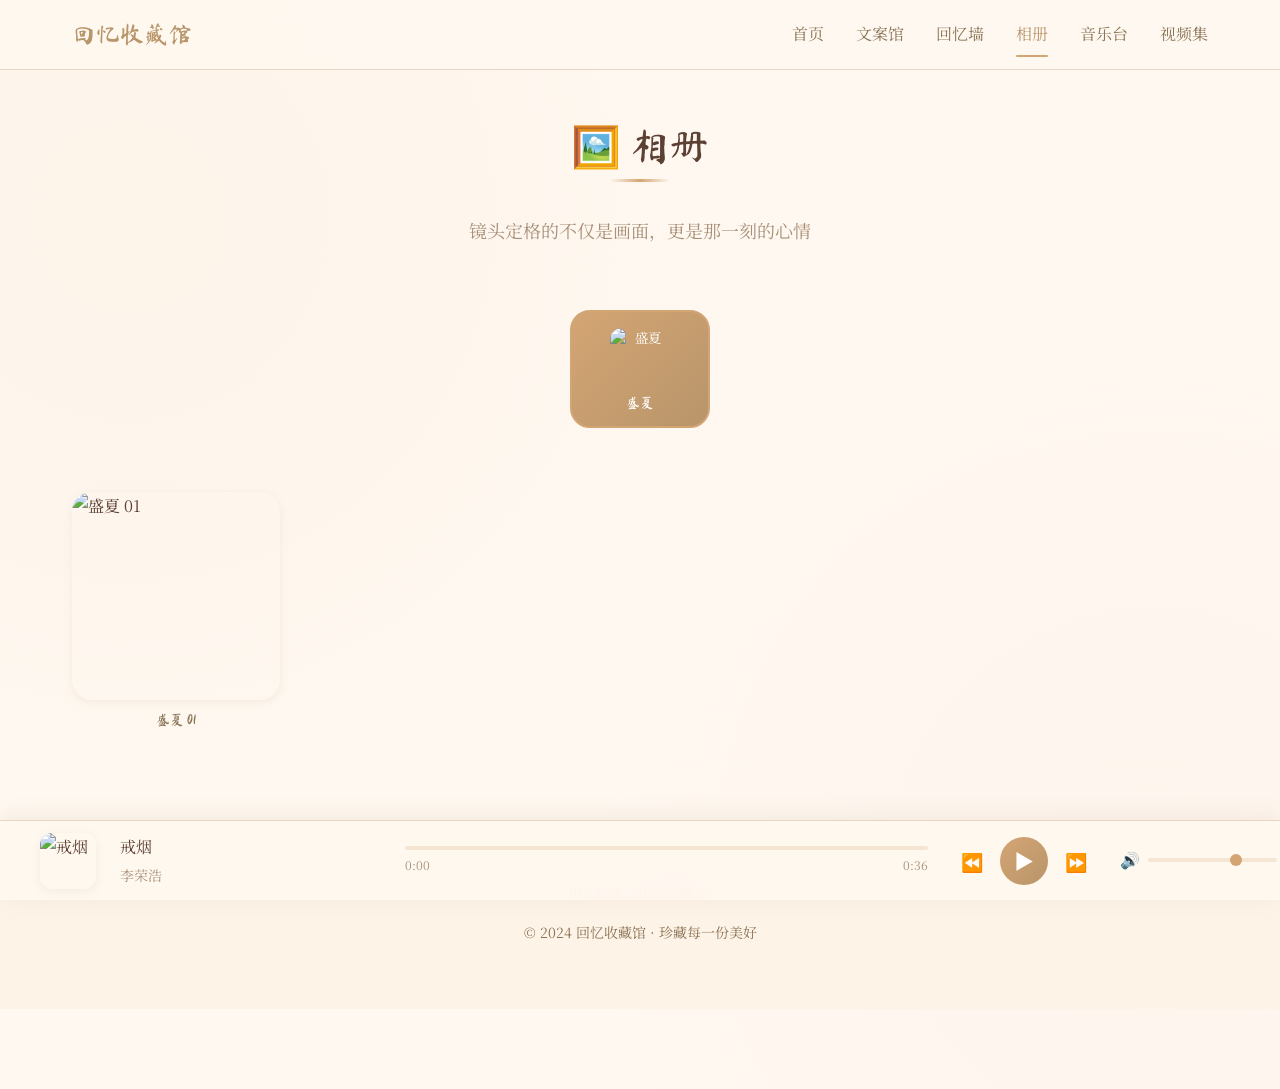
==== gallery.html @ de50c7f7 "fix: 修复 PJAX 导航时页面样式冲突问题" ====
<!DOCTYPE html>
<html lang="zh-CN">
<head>
  <meta charset="UTF-8">
  <meta name="viewport" content="width=device-width, initial-scale=1.0">
  <title>相册 | 回忆收藏馆</title>
  <meta name="description" content="镜头定格的不仅是画面，更是那一刻的心情">

  <link rel="preconnect" href="https://fonts.googleapis.com">
  <link rel="preconnect" href="https://fonts.gstatic.com" crossorigin>
  <link href="https://fonts.googleapis.com/css2?family=Ma+Shan+Zheng&family=Noto+Serif+SC:wght@400;500;600;700&display=swap" rel="stylesheet">

  <link rel="stylesheet" href="css/variables.css">
  <link rel="stylesheet" href="css/layout.css">
  <link rel="stylesheet" href="css/components.css">
  <link rel="stylesheet" href="css/animations.css">
  <link rel="stylesheet" href="css/responsive.css">

  <style id="page-styles">
    .album-tabs {
      display: flex;
      flex-wrap: wrap;
      gap: var(--spacing-md);
      justify-content: center;
      margin-bottom: var(--spacing-3xl);
    }

    .album-tab {
      padding: var(--spacing-md) var(--spacing-xl);
      border-radius: var(--radius-lg);
      background: var(--color-bg-card);
      border: 2px solid var(--color-border);
      cursor: pointer;
      transition: all var(--transition-base);
      text-align: center;
      min-width: 140px;
    }

    .album-tab:hover {
      border-color: var(--color-primary-light);
      transform: translateY(-2px);
    }

    .album-tab.active {
      background: linear-gradient(135deg, var(--color-primary), var(--color-primary-dark));
      border-color: var(--color-primary);
      color: white;
    }

    .album-tab__cover {
      width: 60px;
      height: 60px;
      border-radius: var(--radius-md);
      object-fit: cover;
      margin: 0 auto var(--spacing-sm);
    }

    .album-tab__name {
      font-size: var(--font-size-sm);
      font-family: var(--font-display);
    }

    .album-tab.active .album-tab__name {
      color: white;
    }

    .photo-grid {
      display: grid;
      grid-template-columns: repeat(5, 1fr);
      gap: var(--spacing-lg);
    }

    @media (max-width: 1199px) {
      .photo-grid { grid-template-columns: repeat(4, 1fr); }
    }

    @media (max-width: 768px) {
      .photo-grid { grid-template-columns: repeat(3, 1fr); gap: var(--spacing-md); }
    }

    @media (max-width: 480px) {
      .photo-grid { grid-template-columns: repeat(2, 1fr); gap: var(--spacing-sm); }
    }

    .photo-card {
      cursor: pointer;
      transition: transform var(--transition-base);
    }

    .photo-card:hover {
      transform: translateY(-4px);
    }

    .photo-card__img-wrap {
      width: 100%;
      aspect-ratio: 1;
      border-radius: var(--radius-lg);
      overflow: hidden;
      box-shadow: var(--shadow-sm);
      margin-bottom: var(--spacing-sm);
    }

    .photo-card__img-wrap img {
      width: 100%;
      height: 100%;
      object-fit: cover;
      transition: transform var(--transition-slow);
    }

    .photo-card:hover .photo-card__img-wrap img {
      transform: scale(1.05);
    }

    .photo-card__title {
      text-align: center;
      font-size: var(--font-size-sm);
      color: var(--color-text-secondary);
      font-family: var(--font-display);
    }

    .lightbox__counter {
      position: absolute;
      bottom: var(--spacing-xl);
      left: 50%;
      transform: translateX(-50%);
      color: white;
      font-size: var(--font-size-sm);
      opacity: 0.8;
    }

    .lightbox__title {
      position: absolute;
      top: var(--spacing-xl);
      left: 50%;
      transform: translateX(-50%);
      color: white;
      font-size: var(--font-size-lg);
      font-family: var(--font-display);
    }
  </style>
</head>
<body>
  <div class="page-wrapper">
    <nav class="navbar">
      <div class="navbar__inner">
        <a href="index.html" class="navbar__logo">回忆收藏馆</a>
        <div class="navbar__menu">
          <a href="index.html" class="navbar__link">首页</a>
          <a href="quotes.html" class="navbar__link">文案馆</a>
          <a href="memories.html" class="navbar__link">回忆墙</a>
          <a href="gallery.html" class="navbar__link active">相册</a>
          <a href="music.html" class="navbar__link">音乐台</a>
          <a href="videos.html" class="navbar__link">视频集</a>
        </div>
        <button class="navbar__toggle" aria-label="菜单">
          <span></span>
          <span></span>
          <span></span>
        </button>
      </div>
    </nav>

    <main id="main-content" class="main-content">
      <div class="container">
        <header class="page-header animate-on-scroll">
          <h1 class="page-title">🖼️ 相册</h1>
          <p class="page-subtitle">镜头定格的不仅是画面，更是那一刻的心情</p>
        </header>

        <div class="album-tabs animate-on-scroll" id="album-tabs">
        </div>

        <div class="photo-grid" id="gallery-grid">
        </div>
      </div>
    </main>

    <footer class="footer">
      <div class="container">
        <p>用心记录，用爱收藏 <span class="footer__heart">❤</span></p>
        <p style="margin-top: var(--spacing-sm);">© 2024 回忆收藏馆 · 珍藏每一份美好</p>
      </div>
    </footer>

    <button class="back-to-top" aria-label="回到顶部">↑</button>

    <div class="lightbox" id="lightbox">
      <button class="lightbox__close" id="lightbox-close" aria-label="关闭">✕</button>
      <button class="lightbox__nav lightbox__nav--prev" id="lightbox-prev" aria-label="上一张">‹</button>
      <button class="lightbox__nav lightbox__nav--next" id="lightbox-next" aria-label="下一张">›</button>
      <div class="lightbox__title" id="lightbox-title"></div>
      <img class="lightbox__image" id="lightbox-image" src="" alt="">
      <div class="lightbox__counter" id="lightbox-counter"></div>
    </div>

    <div class="player">
      <div class="player__inner">
        <div class="player__cover">
          <img src="" alt="歌曲封面">
        </div>
        <div class="player__info">
          <div class="player__title">暂无播放</div>
          <div class="player__artist">--</div>
        </div>
        <div class="player__progress">
          <div class="player__progress-bar">
            <div class="player__progress-fill"></div>
          </div>
          <div class="player__time">
            <span class="player__current-time">0:00</span>
            <span class="player__total-time">0:00</span>
          </div>
        </div>
        <div class="player__controls">
          <button class="player__btn player__btn--prev" aria-label="上一首">&#9194;</button>
          <button class="player__btn player__btn--play" aria-label="播放">&#9654;</button>
          <button class="player__btn player__btn--next" aria-label="下一首">&#9193;</button>
        </div>
        <div class="player__volume">
          <span class="player__volume-icon">&#128266;</span>
          <input type="range" class="player__volume-slider" min="0" max="1" step="0.01" value="0.7">
        </div>
      </div>
    </div>
  </div>

  <script src="js/utils/data-loader.js"></script>
  <script src="js/utils/scroll-animation.js"></script>
  <script src="js/player.js"></script>
  <script src="js/main.js"></script>
  <script src="js/gallery.js"></script>
</body>
</html>
---- css/variables.css ----
:root {
  --color-bg: #FFF8F0;
  --color-bg-alt: #FDF3E7;
  --color-bg-card: #FFFFFF;
  --color-primary: #D4A574;
  --color-primary-light: #E8C4A0;
  --color-primary-dark: #B8956A;
  --color-secondary: #F5E6D3;
  --color-accent: #E8B4B8;
  --color-text-primary: #5C4033;
  --color-text-secondary: #8B7355;
  --color-text-muted: #A89078;
  --color-border: #E8D5C4;
  --color-shadow: rgba(139, 115, 85, 0.1);
  --color-shadow-hover: rgba(139, 115, 85, 0.2);

  --font-display: 'Ma Shan Zheng', 'Noto Serif SC', serif;
  --font-body: 'Noto Serif SC', 'Songti SC', serif;
  --font-nav: 'Noto Serif SC', serif;

  --font-size-xs: 0.75rem;
  --font-size-sm: 0.875rem;
  --font-size-base: 1rem;
  --font-size-lg: 1.125rem;
  --font-size-xl: 1.25rem;
  --font-size-2xl: 1.5rem;
  --font-size-3xl: 2rem;
  --font-size-4xl: 2.5rem;
  --font-size-5xl: 3.5rem;

  --spacing-xs: 0.25rem;
  --spacing-sm: 0.5rem;
  --spacing-md: 1rem;
  --spacing-lg: 1.5rem;
  --spacing-xl: 2rem;
  --spacing-2xl: 3rem;
  --spacing-3xl: 4rem;
  --spacing-4xl: 6rem;

  --radius-sm: 8px;
  --radius-md: 12px;
  --radius-lg: 20px;
  --radius-xl: 30px;
  --radius-full: 9999px;

  --shadow-sm: 0 2px 8px var(--color-shadow);
  --shadow-md: 0 4px 16px var(--color-shadow);
  --shadow-lg: 0 8px 32px var(--color-shadow);
  --shadow-hover: 0 12px 40px var(--color-shadow-hover);

  --transition-fast: 0.2s ease;
  --transition-base: 0.3s ease;
  --transition-slow: 0.5s ease;
  --transition-slowest: 0.8s ease;

  --nav-height: 70px;
  --player-height: 80px;
  --container-max: 1200px;
  --container-padding: var(--spacing-xl);
}

* {
  margin: 0;
  padding: 0;
  box-sizing: border-box;
}

html {
  scroll-behavior: smooth;
  font-size: 16px;
}

body {
  font-family: var(--font-body);
  font-size: var(--font-size-base);
  line-height: 1.8;
  color: var(--color-text-primary);
  background-color: var(--color-bg);
  background-image:
    radial-gradient(circle at 10% 20%, rgba(212, 165, 116, 0.05) 0%, transparent 40%),
    radial-gradient(circle at 90% 80%, rgba(232, 180, 184, 0.05) 0%, transparent 40%);
  min-height: 100vh;
  overflow-x: hidden;
}

a {
  color: var(--color-primary-dark);
  text-decoration: none;
  transition: color var(--transition-fast);
}

a:hover {
  color: var(--color-primary);
}

img {
  max-width: 100%;
  height: auto;
  display: block;
}

button {
  font-family: inherit;
  cursor: pointer;
  border: none;
  background: none;
  color: inherit;
}

ul, ol {
  list-style: none;
}

h1, h2, h3, h4, h5, h6 {
  font-family: var(--font-display);
  font-weight: normal;
  line-height: 1.4;
  color: var(--color-text-primary);
}

h1 { font-size: var(--font-size-5xl); }
h2 { font-size: var(--font-size-4xl); }
h3 { font-size: var(--font-size-3xl); }
h4 { font-size: var(--font-size-2xl); }
h5 { font-size: var(--font-size-xl); }
h6 { font-size: var(--font-size-lg); }

p {
  margin-bottom: var(--spacing-md);
  color: var(--color-text-secondary);
}

::selection {
  background-color: var(--color-primary-light);
  color: var(--color-text-primary);
}

::-webkit-scrollbar {
  width: 8px;
  height: 8px;
}

::-webkit-scrollbar-track {
  background: var(--color-bg-alt);
}

::-webkit-scrollbar-thumb {
  background: var(--color-primary-light);
  border-radius: var(--radius-full);
}

::-webkit-scrollbar-thumb:hover {
  background: var(--color-primary);
}
---- css/layout.css ----
.container {
  max-width: var(--container-max);
  margin: 0 auto;
  padding: 0 var(--container-padding);
}

.page-wrapper {
  min-height: 100vh;
  display: flex;
  flex-direction: column;
  padding-bottom: var(--player-height);
}

.main-content {
  flex: 1;
  padding-top: calc(var(--nav-height) + var(--spacing-2xl));
  padding-bottom: var(--spacing-4xl);
}

.page-header {
  text-align: center;
  margin-bottom: var(--spacing-3xl);
}

.page-title {
  font-size: var(--font-size-4xl);
  margin-bottom: var(--spacing-md);
  position: relative;
  display: inline-block;
}

.page-title::after {
  content: '';
  position: absolute;
  bottom: -8px;
  left: 50%;
  transform: translateX(-50%);
  width: 60px;
  height: 3px;
  background: linear-gradient(90deg, transparent, var(--color-primary), transparent);
  border-radius: var(--radius-full);
}

.page-subtitle {
  color: var(--color-text-muted);
  font-size: var(--font-size-lg);
  margin-top: var(--spacing-lg);
}

.navbar {
  position: fixed;
  top: 0;
  left: 0;
  right: 0;
  height: var(--nav-height);
  background: rgba(255, 248, 240, 0.85);
  backdrop-filter: blur(20px);
  -webkit-backdrop-filter: blur(20px);
  border-bottom: 1px solid var(--color-border);
  z-index: 1000;
  transition: all var(--transition-base);
}

.navbar__inner {
  max-width: var(--container-max);
  margin: 0 auto;
  padding: 0 var(--container-padding);
  height: 100%;
  display: flex;
  align-items: center;
  justify-content: space-between;
}

.navbar__logo {
  font-family: var(--font-display);
  font-size: var(--font-size-2xl);
  color: var(--color-primary-dark);
  text-decoration: none;
  transition: all var(--transition-base);
}

.navbar__logo:hover {
  color: var(--color-primary);
  transform: scale(1.05);
}

.navbar__menu {
  display: flex;
  gap: var(--spacing-xl);
  align-items: center;
}

.navbar__link {
  font-family: var(--font-nav);
  font-size: var(--font-size-base);
  color: var(--color-text-secondary);
  text-decoration: none;
  position: relative;
  padding: var(--spacing-sm) 0;
  transition: color var(--transition-base);
}

.navbar__link::after {
  content: '';
  position: absolute;
  bottom: 0;
  left: 0;
  width: 0;
  height: 2px;
  background: var(--color-primary);
  border-radius: var(--radius-full);
  transition: width var(--transition-base);
}

.navbar__link:hover,
.navbar__link.active {
  color: var(--color-primary-dark);
}

.navbar__link:hover::after,
.navbar__link.active::after {
  width: 100%;
}

.navbar__toggle {
  display: none;
  flex-direction: column;
  gap: 5px;
  padding: var(--spacing-sm);
  cursor: pointer;
}

.navbar__toggle span {
  width: 24px;
  height: 2px;
  background: var(--color-text-primary);
  border-radius: var(--radius-full);
  transition: all var(--transition-base);
}

.footer {
  padding: var(--spacing-2xl) 0;
  text-align: center;
  color: var(--color-text-muted);
  font-size: var(--font-size-sm);
  border-top: 1px solid var(--color-border);
  background: var(--color-bg-alt);
}

.footer__heart {
  color: var(--color-accent);
  display: inline-block;
  animation: heartbeat 1.5s ease-in-out infinite;
}

.back-to-top {
  position: fixed;
  bottom: calc(var(--player-height) + var(--spacing-xl));
  right: var(--spacing-xl);
  width: 48px;
  height: 48px;
  border-radius: var(--radius-full);
  background: var(--color-primary);
  color: white;
  display: flex;
  align-items: center;
  justify-content: center;
  cursor: pointer;
  opacity: 0;
  visibility: hidden;
  transform: translateY(20px);
  transition: all var(--transition-base);
  box-shadow: var(--shadow-md);
  z-index: 900;
  border: none;
}

.back-to-top.visible {
  opacity: 1;
  visibility: visible;
  transform: translateY(0);
}

.back-to-top:hover {
  background: var(--color-primary-dark);
  transform: translateY(-3px);
  box-shadow: var(--shadow-lg);
}
---- css/components.css ----
.btn {
  display: inline-flex;
  align-items: center;
  justify-content: center;
  gap: var(--spacing-sm);
  padding: var(--spacing-md) var(--spacing-xl);
  border-radius: var(--radius-full);
  font-family: var(--font-body);
  font-size: var(--font-size-base);
  font-weight: 500;
  text-decoration: none;
  cursor: pointer;
  border: none;
  transition: all var(--transition-base);
  position: relative;
  overflow: hidden;
}

.btn--primary {
  background: linear-gradient(135deg, var(--color-primary), var(--color-primary-dark));
  color: white;
  box-shadow: var(--shadow-sm);
}

.btn--primary:hover {
  color: white;
  transform: translateY(-2px);
  box-shadow: var(--shadow-md);
}

.btn--primary:active {
  transform: translateY(0);
}

.btn--secondary {
  background: var(--color-secondary);
  color: var(--color-primary-dark);
}

.btn--secondary:hover {
  background: var(--color-primary-light);
  color: var(--color-primary-dark);
  transform: translateY(-2px);
  box-shadow: var(--shadow-sm);
}

.btn--outline {
  background: transparent;
  border: 2px solid var(--color-primary);
  color: var(--color-primary-dark);
}

.btn--outline:hover {
  background: var(--color-primary);
  color: white;
  transform: translateY(-2px);
}

.btn--ghost {
  background: transparent;
  color: var(--color-text-secondary);
}

.btn--ghost:hover {
  background: var(--color-secondary);
  color: var(--color-primary-dark);
}

.btn--icon {
  width: 44px;
  height: 44px;
  padding: 0;
  border-radius: var(--radius-full);
}

.card {
  background: var(--color-bg-card);
  border-radius: var(--radius-lg);
  padding: var(--spacing-xl);
  box-shadow: var(--shadow-sm);
  transition: all var(--transition-base);
  border: 1px solid var(--color-border);
}

.card:hover {
  transform: translateY(-4px);
  box-shadow: var(--shadow-hover);
}

.card__title {
  font-size: var(--font-size-xl);
  margin-bottom: var(--spacing-sm);
  color: var(--color-text-primary);
}

.card__desc {
  color: var(--color-text-muted);
  font-size: var(--font-size-sm);
  margin-bottom: var(--spacing-md);
}

.tag {
  display: inline-block;
  padding: 4px 12px;
  border-radius: var(--radius-full);
  font-size: var(--font-size-xs);
  background: var(--color-secondary);
  color: var(--color-primary-dark);
  margin-right: var(--spacing-xs);
  margin-bottom: var(--spacing-xs);
  transition: all var(--transition-fast);
}

.tag:hover {
  background: var(--color-primary-light);
}

.tag--active {
  background: var(--color-primary);
  color: white;
}

.divider {
  height: 1px;
  background: linear-gradient(90deg, transparent, var(--color-border), transparent);
  margin: var(--spacing-2xl) 0;
}

.divider--decorated {
  position: relative;
  border: none;
  height: 2px;
  background: linear-gradient(90deg, transparent, var(--color-primary-light), transparent);
}

.divider--decorated::before {
  content: '❀';
  position: absolute;
  top: 50%;
  left: 50%;
  transform: translate(-50%, -50%);
  background: var(--color-bg);
  padding: 0 var(--spacing-lg);
  color: var(--color-primary);
  font-size: var(--font-size-lg);
}

.player {
  position: fixed;
  bottom: 0;
  left: 0;
  right: 0;
  height: var(--player-height);
  background: rgba(255, 248, 240, 0.95);
  backdrop-filter: blur(20px);
  -webkit-backdrop-filter: blur(20px);
  border-top: 1px solid var(--color-border);
  z-index: 1000;
  display: flex;
  align-items: center;
  padding: 0 var(--container-padding);
  box-shadow: 0 -4px 20px rgba(139, 115, 85, 0.1);
}

.player__inner {
  max-width: var(--container-max);
  margin: 0 auto;
  width: 100%;
  display: flex;
  align-items: center;
  gap: var(--spacing-lg);
}

.player__cover {
  width: 56px;
  height: 56px;
  border-radius: var(--radius-md);
  overflow: hidden;
  flex-shrink: 0;
  box-shadow: var(--shadow-sm);
}

.player__cover img {
  width: 100%;
  height: 100%;
  object-fit: cover;
}

.player.playing .player__cover img {
  animation: spin 20s linear infinite;
}

.player__info {
  flex: 1;
  min-width: 0;
}

.player__title {
  font-size: var(--font-size-base);
  color: var(--color-text-primary);
  white-space: nowrap;
  overflow: hidden;
  text-overflow: ellipsis;
  margin-bottom: 2px;
}

.player__artist {
  font-size: var(--font-size-sm);
  color: var(--color-text-muted);
  white-space: nowrap;
  overflow: hidden;
  text-overflow: ellipsis;
}

.player__progress {
  flex: 2;
  display: flex;
  flex-direction: column;
  gap: 4px;
}

.player__progress-bar {
  height: 4px;
  background: var(--color-secondary);
  border-radius: var(--radius-full);
  cursor: pointer;
  position: relative;
  overflow: hidden;
}

.player__progress-fill {
  height: 100%;
  background: linear-gradient(90deg, var(--color-primary), var(--color-accent));
  border-radius: var(--radius-full);
  width: 0%;
  transition: width 0.1s linear;
}

.player__time {
  display: flex;
  justify-content: space-between;
  font-size: var(--font-size-xs);
  color: var(--color-text-muted);
}

.player__controls {
  display: flex;
  align-items: center;
  gap: var(--spacing-sm);
}

.player__btn {
  width: 40px;
  height: 40px;
  border-radius: var(--radius-full);
  display: flex;
  align-items: center;
  justify-content: center;
  color: var(--color-text-secondary);
  transition: all var(--transition-fast);
  border: none;
  background: transparent;
  cursor: pointer;
  font-size: var(--font-size-lg);
}

.player__btn:hover {
  background: var(--color-secondary);
  color: var(--color-primary-dark);
}

.player__btn--play {
  width: 48px;
  height: 48px;
  background: linear-gradient(135deg, var(--color-primary), var(--color-primary-dark));
  color: white;
  font-size: var(--font-size-xl);
}

.player__btn--play:hover {
  background: linear-gradient(135deg, var(--color-primary-dark), var(--color-primary));
  color: white;
  transform: scale(1.05);
}

.player__volume {
  display: flex;
  align-items: center;
  gap: var(--spacing-sm);
  width: 120px;
}

.player__volume-slider {
  flex: 1;
  height: 4px;
  -webkit-appearance: none;
  appearance: none;
  background: var(--color-secondary);
  border-radius: var(--radius-full);
  outline: none;
  cursor: pointer;
}

.player__volume-slider::-webkit-slider-thumb {
  -webkit-appearance: none;
  appearance: none;
  width: 12px;
  height: 12px;
  background: var(--color-primary);
  border-radius: 50%;
  cursor: pointer;
  transition: transform var(--transition-fast);
}

.player__volume-slider::-webkit-slider-thumb:hover {
  transform: scale(1.2);
}

.timeline {
  position: relative;
  padding-left: 40px;
}

.timeline::before {
  content: '';
  position: absolute;
  left: 15px;
  top: 0;
  bottom: 0;
  width: 2px;
  background: linear-gradient(to bottom, transparent, var(--color-primary-light), transparent);
}

.timeline__item {
  position: relative;
  margin-bottom: var(--spacing-2xl);
  opacity: 0;
  transform: translateX(-20px);
  transition: all var(--transition-slow);
}

.timeline__item.animate-in {
  opacity: 1;
  transform: translateX(0);
}

.timeline__dot {
  position: absolute;
  left: -33px;
  top: 8px;
  width: 16px;
  height: 16px;
  border-radius: 50%;
  background: var(--color-primary);
  border: 3px solid var(--color-bg);
  box-shadow: 0 0 0 2px var(--color-primary-light);
}

.timeline__date {
  font-size: var(--font-size-sm);
  color: var(--color-primary);
  font-weight: 500;
  margin-bottom: var(--spacing-sm);
  display: flex;
  align-items: center;
  gap: var(--spacing-sm);
}

.timeline__card {
  background: var(--color-bg-card);
  border-radius: var(--radius-lg);
  padding: var(--spacing-lg);
  box-shadow: var(--shadow-sm);
  border: 1px solid var(--color-border);
  transition: all var(--transition-base);
}

.timeline__card:hover {
  box-shadow: var(--shadow-md);
  transform: translateX(4px);
}

.gallery-grid {
  display: grid;
  grid-template-columns: repeat(auto-fill, minmax(280px, 1fr));
  gap: var(--spacing-lg);
}

.gallery-item {
  position: relative;
  border-radius: var(--radius-lg);
  overflow: hidden;
  cursor: pointer;
  aspect-ratio: 4/3;
  box-shadow: var(--shadow-sm);
  transition: all var(--transition-base);
}

.gallery-item:hover {
  transform: scale(1.02);
  box-shadow: var(--shadow-hover);
}

.gallery-item img {
  width: 100%;
  height: 100%;
  object-fit: cover;
  transition: transform var(--transition-slow);
}

.gallery-item:hover img {
  transform: scale(1.1);
}

.gallery-item__overlay {
  position: absolute;
  bottom: 0;
  left: 0;
  right: 0;
  padding: var(--spacing-lg);
  background: linear-gradient(transparent, rgba(92, 64, 51, 0.8));
  color: white;
  transform: translateY(100%);
  transition: transform var(--transition-base);
}

.gallery-item:hover .gallery-item__overlay {
  transform: translateY(0);
}

.lightbox {
  position: fixed;
  top: 0;
  left: 0;
  right: 0;
  bottom: 0;
  background: rgba(0, 0, 0, 0.9);
  z-index: 2000;
  display: none;
  align-items: center;
  justify-content: center;
  opacity: 0;
  transition: opacity var(--transition-base);
}

.lightbox.active {
  display: flex;
  opacity: 1;
}

.lightbox__close {
  position: absolute;
  top: var(--spacing-xl);
  right: var(--spacing-xl);
  width: 48px;
  height: 48px;
  border-radius: 50%;
  background: rgba(255, 255, 255, 0.1);
  color: white;
  font-size: var(--font-size-xl);
  cursor: pointer;
  border: none;
  display: flex;
  align-items: center;
  justify-content: center;
  transition: all var(--transition-fast);
}

.lightbox__close:hover {
  background: rgba(255, 255, 255, 0.2);
}

.lightbox__nav {
  position: absolute;
  top: 50%;
  transform: translateY(-50%);
  width: 56px;
  height: 56px;
  border-radius: 50%;
  background: rgba(255, 255, 255, 0.1);
  color: white;
  font-size: var(--font-size-2xl);
  cursor: pointer;
  border: none;
  display: flex;
  align-items: center;
  justify-content: center;
  transition: all var(--transition-fast);
}

.lightbox__nav:hover {
  background: rgba(255, 255, 255, 0.2);
}

.lightbox__nav--prev { left: var(--spacing-xl); }
.lightbox__nav--next { right: var(--spacing-xl); }

.lightbox__image {
  max-width: 90%;
  max-height: 85vh;
  object-fit: contain;
  border-radius: var(--radius-md);
}

.quote-card {
  background: var(--color-bg-card);
  border-radius: var(--radius-lg);
  padding: var(--spacing-xl);
  position: relative;
  box-shadow: var(--shadow-sm);
  border: 1px solid var(--color-border);
  transition: all var(--transition-base);
}

.quote-card:hover {
  transform: translateY(-4px);
  box-shadow: var(--shadow-hover);
}

.quote-card::before {
  content: '"';
  position: absolute;
  top: var(--spacing-md);
  left: var(--spacing-lg);
  font-family: var(--font-display);
  font-size: 4rem;
  color: var(--color-secondary);
  line-height: 1;
}

.quote-card__content {
  font-size: var(--font-size-lg);
  color: var(--color-text-primary);
  line-height: 1.8;
  padding-top: var(--spacing-xl);
  padding-left: var(--spacing-md);
  margin-bottom: var(--spacing-md);
  font-style: italic;
}

.quote-card__author {
  text-align: right;
  color: var(--color-text-muted);
  font-size: var(--font-size-sm);
}

.video-card {
  background: var(--color-bg-card);
  border-radius: var(--radius-lg);
  overflow: hidden;
  box-shadow: var(--shadow-sm);
  border: 1px solid var(--color-border);
  transition: all var(--transition-base);
  cursor: pointer;
}

.video-card:hover {
  transform: translateY(-4px);
  box-shadow: var(--shadow-hover);
}

.video-card__cover {
  position: relative;
  aspect-ratio: 16/9;
  overflow: hidden;
}

.video-card__cover img {
  width: 100%;
  height: 100%;
  object-fit: cover;
  transition: transform var(--transition-slow);
}

.video-card:hover .video-card__cover img {
  transform: scale(1.05);
}

.video-card__play {
  position: absolute;
  top: 50%;
  left: 50%;
  transform: translate(-50%, -50%);
  width: 64px;
  height: 64px;
  border-radius: 50%;
  background: rgba(255, 255, 255, 0.9);
  display: flex;
  align-items: center;
  justify-content: center;
  color: var(--color-primary);
  font-size: var(--font-size-2xl);
  transition: all var(--transition-base);
}

.video-card:hover .video-card__play {
  transform: translate(-50%, -50%) scale(1.1);
  background: white;
}

.video-card__info {
  padding: var(--spacing-lg);
}

.video-card__title {
  font-size: var(--font-size-lg);
  color: var(--color-text-primary);
  margin-bottom: var(--spacing-xs);
}

.video-card__date {
  font-size: var(--font-size-sm);
  color: var(--color-text-muted);
}

.song-item {
  display: flex;
  align-items: center;
  gap: var(--spacing-lg);
  padding: var(--spacing-md) var(--spacing-lg);
  border-radius: var(--radius-md);
  cursor: pointer;
  transition: all var(--transition-fast);
}

.song-item:hover {
  background: var(--color-bg-alt);
}

.song-item.playing {
  background: var(--color-secondary);
}

.song-item__cover {
  width: 56px;
  height: 56px;
  border-radius: var(--radius-md);
  overflow: hidden;
  flex-shrink: 0;
}

.song-item__cover img {
  width: 100%;
  height: 100%;
  object-fit: cover;
}

.song-item__info {
  flex: 1;
  min-width: 0;
}

.song-item__title {
  font-size: var(--font-size-base);
  color: var(--color-text-primary);
  white-space: nowrap;
  overflow: hidden;
  text-overflow: ellipsis;
}

.song-item__artist {
  font-size: var(--font-size-sm);
  color: var(--color-text-muted);
}

.song-item__duration {
  font-size: var(--font-size-sm);
  color: var(--color-text-muted);
  flex-shrink: 0;
}

.filter-tabs {
  display: flex;
  flex-wrap: wrap;
  gap: var(--spacing-sm);
  justify-content: center;
  margin-bottom: var(--spacing-2xl);
}

.filter-tab {
  padding: var(--spacing-sm) var(--spacing-lg);
  border-radius: var(--radius-full);
  background: var(--color-bg-card);
  color: var(--color-text-secondary);
  border: 1px solid var(--color-border);
  cursor: pointer;
  transition: all var(--transition-base);
  font-size: var(--font-size-sm);
}

.filter-tab:hover {
  border-color: var(--color-primary-light);
  color: var(--color-primary-dark);
}

.filter-tab.active {
  background: var(--color-primary);
  color: white;
  border-color: var(--color-primary);
}
---- css/animations.css ----
@keyframes fadeInUp {
  from {
    opacity: 0;
    transform: translateY(30px);
  }
  to {
    opacity: 1;
    transform: translateY(0);
  }
}

@keyframes fadeIn {
  from { opacity: 0; }
  to { opacity: 1; }
}

@keyframes fadeInDown {
  from {
    opacity: 0;
    transform: translateY(-20px);
  }
  to {
    opacity: 1;
    transform: translateY(0);
  }
}

@keyframes slideInLeft {
  from {
    opacity: 0;
    transform: translateX(-30px);
  }
  to {
    opacity: 1;
    transform: translateX(0);
  }
}

@keyframes slideInRight {
  from {
    opacity: 0;
    transform: translateX(30px);
  }
  to {
    opacity: 1;
    transform: translateX(0);
  }
}

@keyframes scaleIn {
  from {
    opacity: 0;
    transform: scale(0.9);
  }
  to {
    opacity: 1;
    transform: scale(1);
  }
}

@keyframes spin {
  from { transform: rotate(0deg); }
  to { transform: rotate(360deg); }
}

@keyframes heartbeat {
  0%, 100% { transform: scale(1); }
  50% { transform: scale(1.2); }
}

@keyframes float {
  0%, 100% { transform: translateY(0); }
  50% { transform: translateY(-10px); }
}

@keyframes shimmer {
  0% { background-position: -200% 0; }
  100% { background-position: 200% 0; }
}

.animate-fadeInUp {
  animation: fadeInUp 0.6s ease forwards;
}

.animate-fadeIn {
  animation: fadeIn 0.5s ease forwards;
}

.animate-fadeInDown {
  animation: fadeInDown 0.5s ease forwards;
}

.animate-slideInLeft {
  animation: slideInLeft 0.6s ease forwards;
}

.animate-slideInRight {
  animation: slideInRight 0.6s ease forwards;
}

.animate-scaleIn {
  animation: scaleIn 0.5s ease forwards;
}

.animate-float {
  animation: float 3s ease-in-out infinite;
}

.delay-100 { animation-delay: 0.1s; }
.delay-200 { animation-delay: 0.2s; }
.delay-300 { animation-delay: 0.3s; }
.delay-400 { animation-delay: 0.4s; }
.delay-500 { animation-delay: 0.5s; }
.delay-600 { animation-delay: 0.6s; }
.delay-800 { animation-delay: 0.8s; }
.delay-1000 { animation-delay: 1s; }

.animate-on-scroll {
  opacity: 0;
  transform: translateY(30px);
  transition: opacity 0.6s ease, transform 0.6s ease;
}

.animate-on-scroll.animate-in {
  opacity: 1;
  transform: translateY(0);
}

.page-transition-enter {
  animation: fadeInUp 0.4s ease;
}

.hero-bg {
  position: relative;
  overflow: hidden;
}

.hero-bg::before {
  content: '';
  position: absolute;
  top: -50%;
  left: -50%;
  width: 200%;
  height: 200%;
  background: radial-gradient(circle at 30% 30%, rgba(212, 165, 116, 0.15), transparent 50%),
              radial-gradient(circle at 70% 70%, rgba(232, 180, 184, 0.1), transparent 50%);
  animation: float 8s ease-in-out infinite;
}

.skeleton {
  background: linear-gradient(90deg, var(--color-bg-alt) 25%, var(--color-secondary) 50%, var(--color-bg-alt) 75%);
  background-size: 200% 100%;
  animation: shimmer 1.5s infinite;
  border-radius: var(--radius-md);
}
---- css/responsive.css ----
@media (max-width: 1199px) {
  :root {
    --container-padding: var(--spacing-lg);
  }

  .gallery-grid {
    grid-template-columns: repeat(auto-fill, minmax(250px, 1fr));
  }
}

@media (max-width: 991px) {
  :root {
    --font-size-5xl: 2.8rem;
    --font-size-4xl: 2rem;
    --font-size-3xl: 1.75rem;
    --spacing-4xl: 4rem;
    --spacing-3xl: 2.5rem;
  }

  .navbar__menu {
    gap: var(--spacing-lg);
  }

  .player__volume {
    display: none;
  }
}

@media (max-width: 768px) {
  :root {
    --nav-height: 60px;
    --player-height: 70px;
    --font-size-5xl: 2.2rem;
    --font-size-4xl: 1.75rem;
    --font-size-3xl: 1.5rem;
    --font-size-2xl: 1.25rem;
    --container-padding: var(--spacing-md);
  }

  .navbar__toggle {
    display: flex;
  }

  .navbar__menu {
    position: fixed;
    top: var(--nav-height);
    left: 0;
    right: 0;
    background: rgba(255, 248, 240, 0.98);
    backdrop-filter: blur(20px);
    -webkit-backdrop-filter: blur(20px);
    flex-direction: column;
    padding: var(--spacing-xl) var(--container-padding);
    gap: var(--spacing-md);
    border-bottom: 1px solid var(--color-border);
    transform: translateY(-100%);
    opacity: 0;
    visibility: hidden;
    transition: all var(--transition-base);
    z-index: 999;
  }

  .navbar__menu.open {
    transform: translateY(0);
    opacity: 1;
    visibility: visible;
  }

  .navbar__link {
    width: 100%;
    padding: var(--spacing-md) 0;
    text-align: center;
    font-size: var(--font-size-lg);
  }

  .main-content {
    padding-top: calc(var(--nav-height) + var(--spacing-xl));
    padding-bottom: var(--spacing-2xl);
  }

  .gallery-grid {
    grid-template-columns: repeat(auto-fill, minmax(160px, 1fr));
    gap: var(--spacing-md);
  }

  .player__inner {
    gap: var(--spacing-md);
  }

  .player__cover {
    width: 48px;
    height: 48px;
  }

  .player__info {
    flex: 1;
  }

  .player__progress {
    display: none;
  }

  .player__btn {
    width: 36px;
    height: 36px;
    font-size: var(--font-size-base);
  }

  .player__btn--play {
    width: 42px;
    height: 42px;
    font-size: var(--font-size-lg);
  }

  .timeline {
    padding-left: 30px;
  }

  .timeline::before {
    left: 10px;
  }

  .timeline__dot {
    left: -26px;
    width: 14px;
    height: 14px;
  }

  .quote-card__content {
    font-size: var(--font-size-base);
  }

  .filter-tabs {
    overflow-x: auto;
    flex-wrap: nowrap;
    justify-content: flex-start;
    padding-bottom: var(--spacing-sm);
    -webkit-overflow-scrolling: touch;
  }

  .filter-tab {
    flex-shrink: 0;
  }

  .back-to-top {
    width: 42px;
    height: 42px;
    bottom: calc(var(--player-height) + var(--spacing-lg));
    right: var(--spacing-md);
  }

  .lightbox__nav {
    width: 44px;
    height: 44px;
    font-size: var(--font-size-xl);
  }

  .lightbox__nav--prev { left: var(--spacing-sm); }
  .lightbox__nav--next { right: var(--spacing-sm); }

  .lightbox__close {
    width: 42px;
    height: 42px;
    top: var(--spacing-lg);
    right: var(--spacing-lg);
  }
}

@media (max-width: 480px) {
  :root {
    --font-size-5xl: 1.8rem;
    --font-size-4xl: 1.5rem;
    --spacing-2xl: 1.5rem;
  }

  .gallery-grid {
    grid-template-columns: repeat(2, 1fr);
  }

  .card {
    padding: var(--spacing-lg);
  }

  .player__controls {
    gap: var(--spacing-xs);
  }

  .song-item {
    padding: var(--spacing-sm) var(--spacing-md);
    gap: var(--spacing-md);
  }

  .song-item__cover {
    width: 48px;
    height: 48px;
  }
}

@media (hover: none) and (pointer: coarse) {
  .card:hover,
  .quote-card:hover,
  .video-card:hover,
  .gallery-item:hover {
    transform: none;
  }

  .btn:active {
    transform: scale(0.98);
  }
}
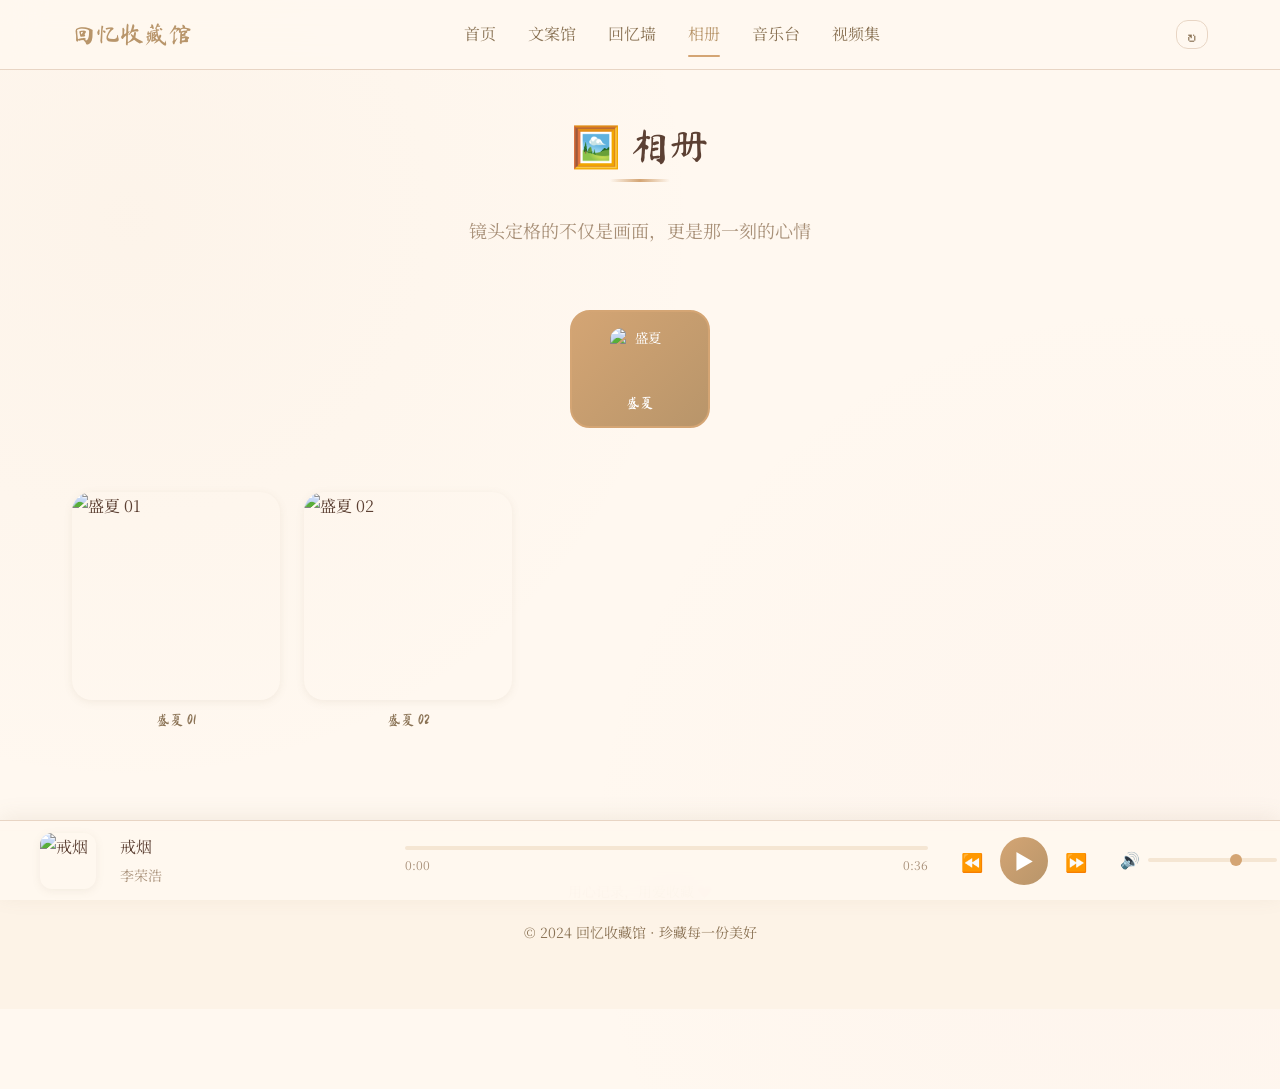
==== commit 420cb5d7: "feat: 更新盛夏相册 + 导航栏添加刷新按钮" ====
--- a/gallery.html
+++ b/gallery.html
@@ -152,6 +152,7 @@
           <a href="music.html" class="navbar__link">音乐台</a>
           <a href="videos.html" class="navbar__link">视频集</a>
         </div>
+        <button class="navbar__refresh" title="刷新页面" onclick="location.reload()">↻</button>
         <button class="navbar__toggle" aria-label="菜单">
           <span></span>
           <span></span>
--- a/css/layout.css
+++ b/css/layout.css
@@ -122,6 +122,26 @@
   width: 100%;
 }
 
+.navbar__refresh {
+  background: none;
+  border: 1px solid var(--color-border);
+  font-size: 1.2rem;
+  color: var(--color-text-secondary);
+  cursor: pointer;
+  margin-left: var(--spacing-lg);
+  transition: all var(--transition-base);
+  padding: 4px 10px;
+  border-radius: var(--radius-md);
+  line-height: 1;
+}
+
+.navbar__refresh:hover {
+  color: var(--color-primary);
+  border-color: var(--color-primary);
+  background: var(--color-bg-secondary);
+  transform: rotate(180deg);
+}
+
 .navbar__toggle {
   display: none;
   flex-direction: column;
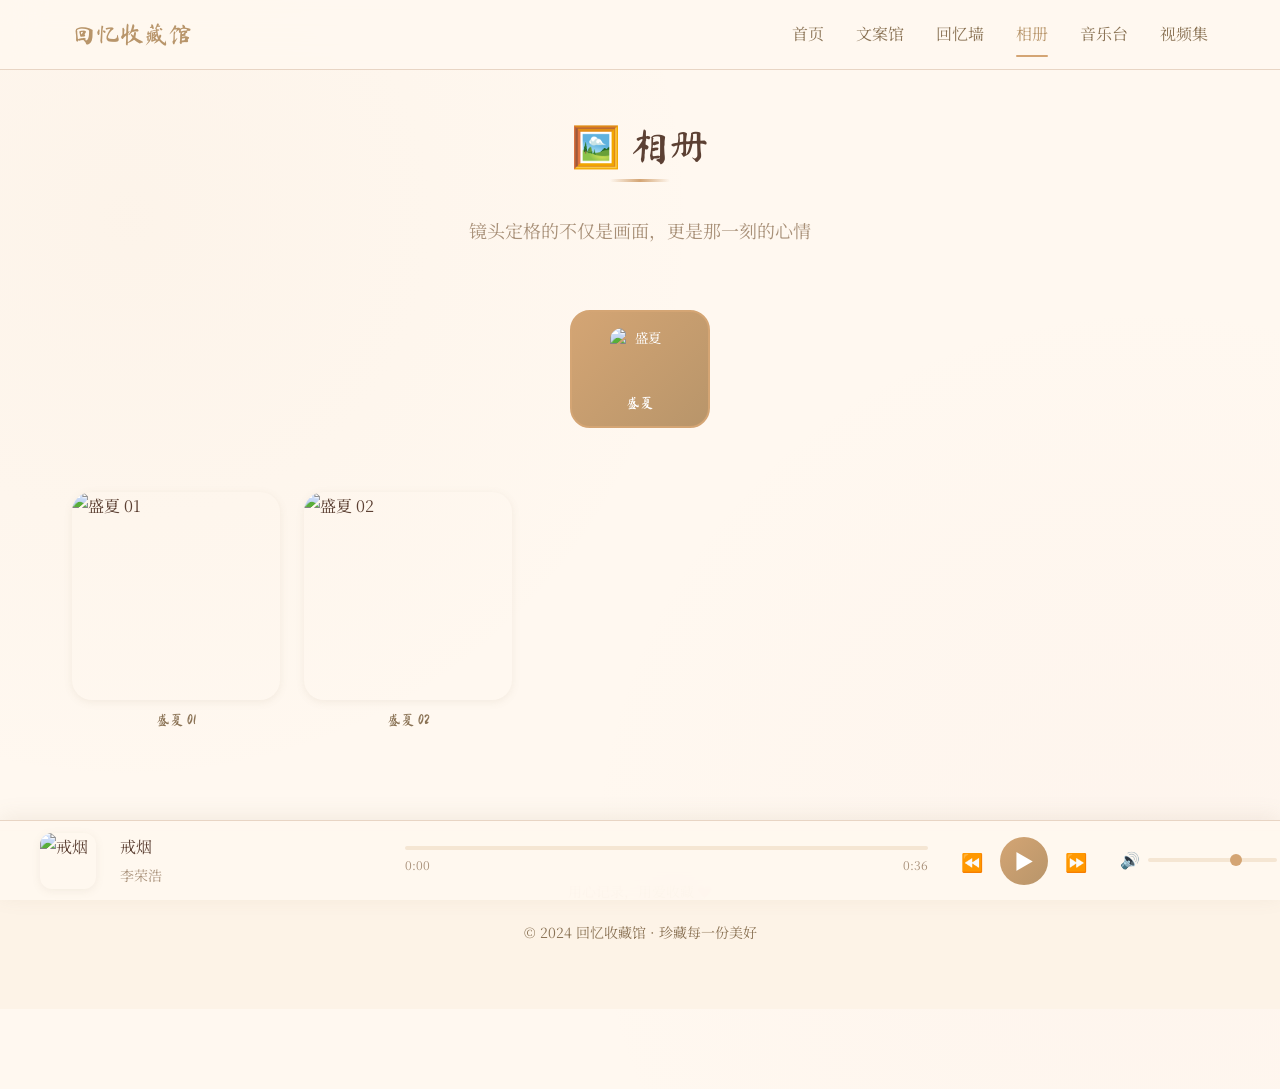
==== commit e275fbb8: "fix: 移除刷新按钮 + 回忆墙首个时间点改为2026-06-27" ====
--- a/gallery.html
+++ b/gallery.html
@@ -152,7 +152,6 @@
           <a href="music.html" class="navbar__link">音乐台</a>
           <a href="videos.html" class="navbar__link">视频集</a>
         </div>
-        <button class="navbar__refresh" title="刷新页面" onclick="location.reload()">↻</button>
         <button class="navbar__toggle" aria-label="菜单">
           <span></span>
           <span></span>
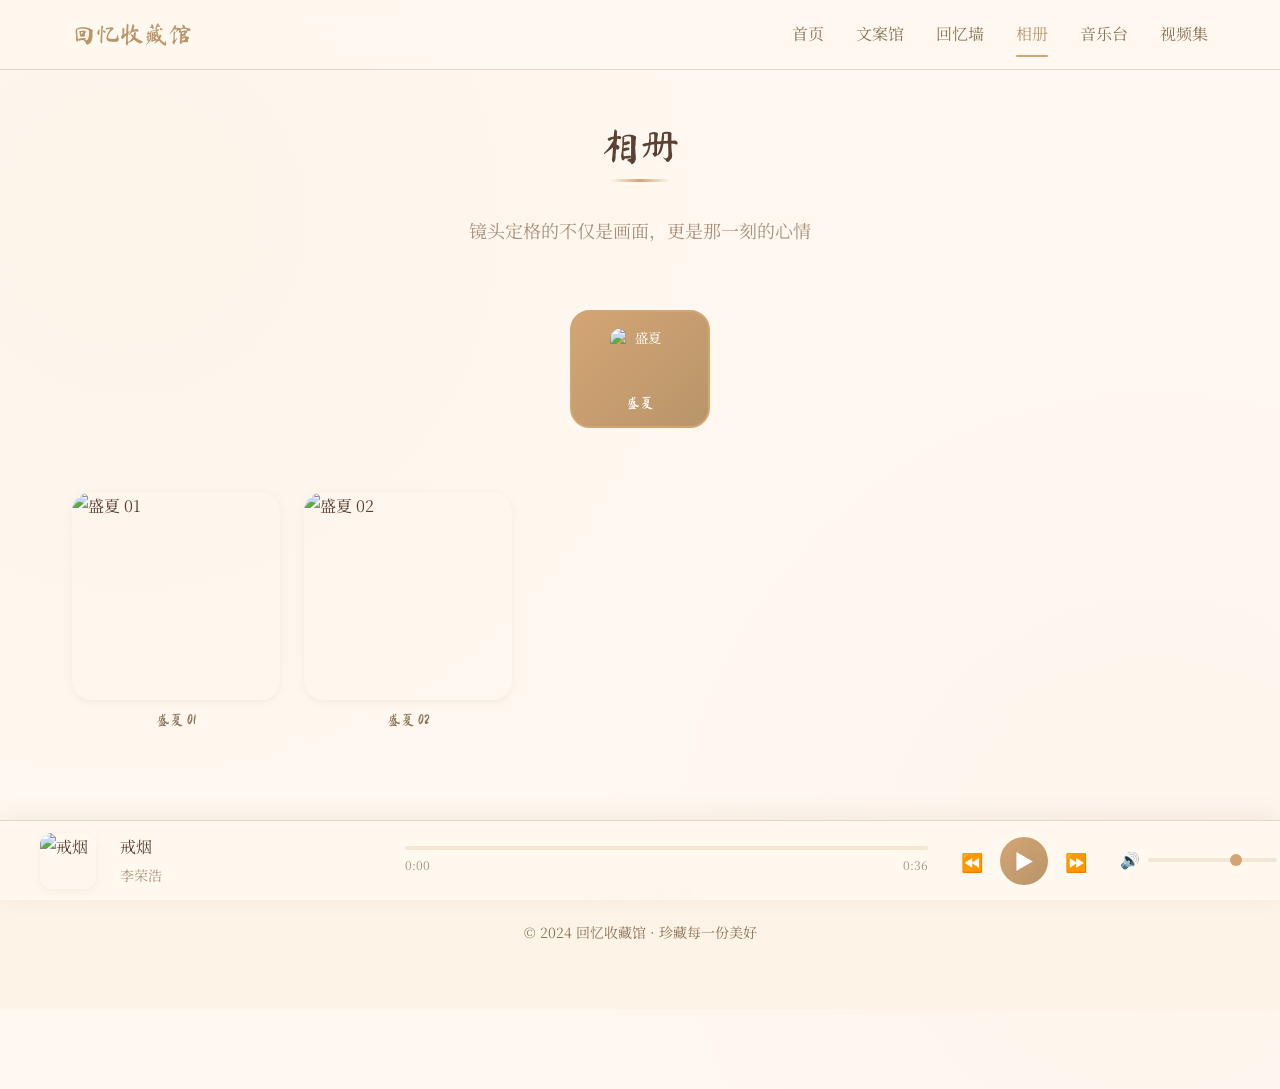
==== commit a96041bc: "清理页面标题emoji，文案馆删除"全部"分类并新增8条文案 - 删除 quotes/memories/gallery/music/videos 页面标题和 README 中的 📖💌🖼️🎵🎬 emoj" ====
--- a/gallery.html
+++ b/gallery.html
@@ -163,7 +163,7 @@
     <main id="main-content" class="main-content">
       <div class="container">
         <header class="page-header animate-on-scroll">
-          <h1 class="page-title">🖼️ 相册</h1>
+          <h1 class="page-title">相册</h1>
           <p class="page-subtitle">镜头定格的不仅是画面，更是那一刻的心情</p>
         </header>
 
@@ -228,6 +228,10 @@
   <script src="js/utils/scroll-animation.js"></script>
   <script src="js/player.js"></script>
   <script src="js/main.js"></script>
+  <script src="js/quotes.js"></script>
+  <script src="js/memories.js"></script>
   <script src="js/gallery.js"></script>
+  <script src="js/music.js"></script>
+  <script src="js/videos.js"></script>
 </body>
 </html>
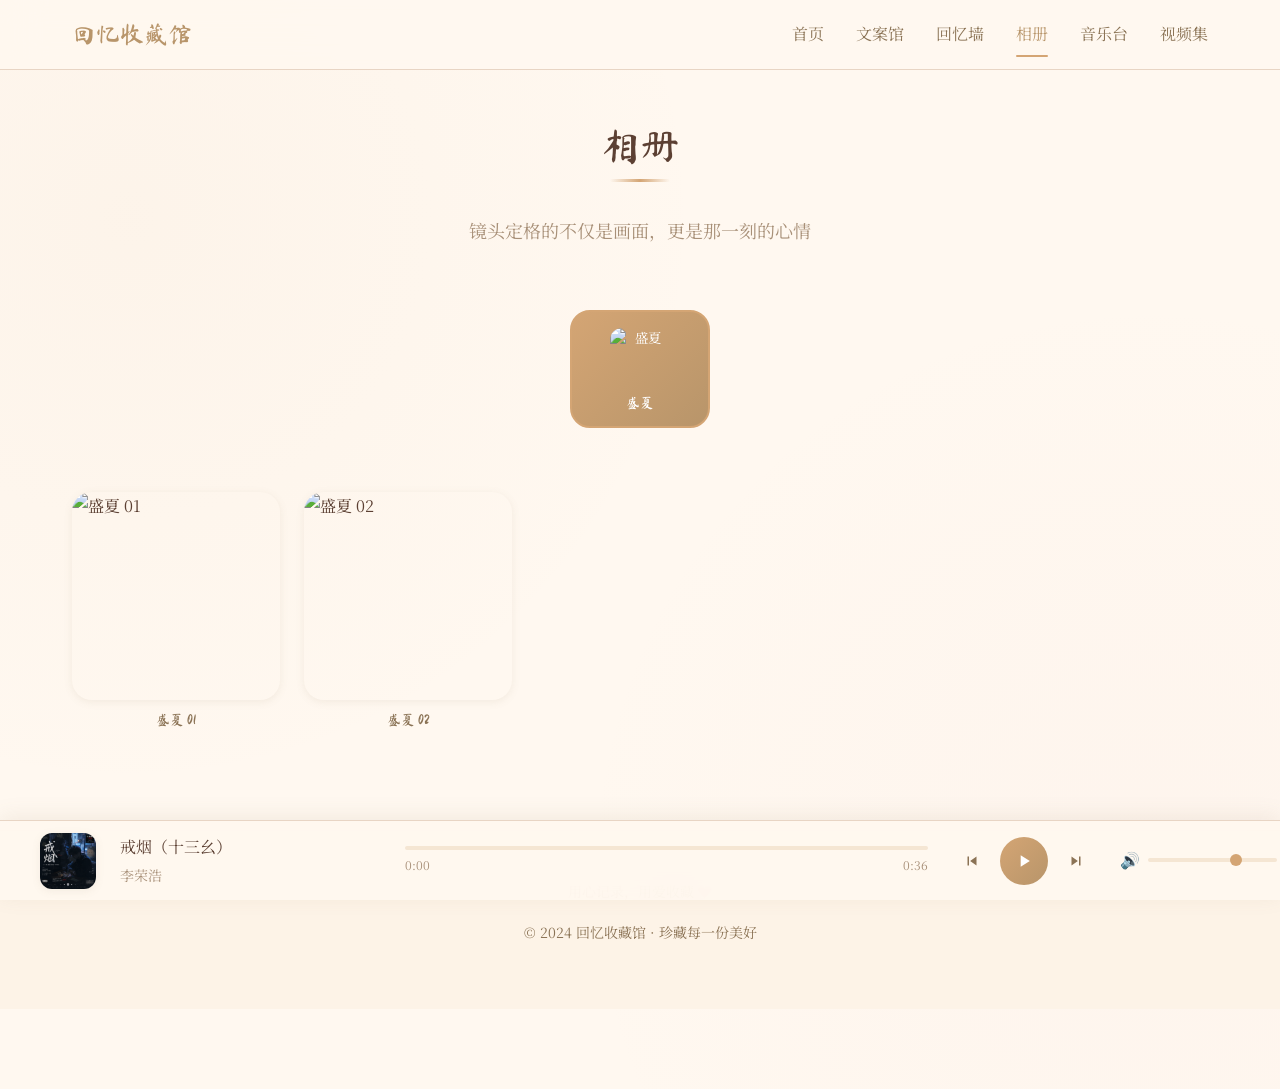
==== commit b44b38ac: "播放器控制按钮替换为 SVG 矢量图标 将 ⏪▶⏩ 字符实体替换为内联 SVG 图标，跨平台渲染一致" ====
--- a/gallery.html
+++ b/gallery.html
@@ -212,9 +212,9 @@
           </div>
         </div>
         <div class="player__controls">
-          <button class="player__btn player__btn--prev" aria-label="上一首">&#9194;</button>
-          <button class="player__btn player__btn--play" aria-label="播放">&#9654;</button>
-          <button class="player__btn player__btn--next" aria-label="下一首">&#9193;</button>
+          <button class="player__btn player__btn--prev" aria-label="上一首"><svg width="18" height="18" viewBox="0 0 24 24" fill="currentColor"><path d="M6 6h2v12H6zm3.5 6l8.5 6V6z"/></svg></button>
+          <button class="player__btn player__btn--play" aria-label="播放"><svg width="20" height="20" viewBox="0 0 24 24" fill="currentColor"><path d="M8 5v14l11-7z"/></svg></button>
+          <button class="player__btn player__btn--next" aria-label="下一首"><svg width="18" height="18" viewBox="0 0 24 24" fill="currentColor"><path d="M6 18l8.5-6L6 6v12zM16 6v12h2V6h-2z"/></svg></button>
         </div>
         <div class="player__volume">
           <span class="player__volume-icon">&#128266;</span>
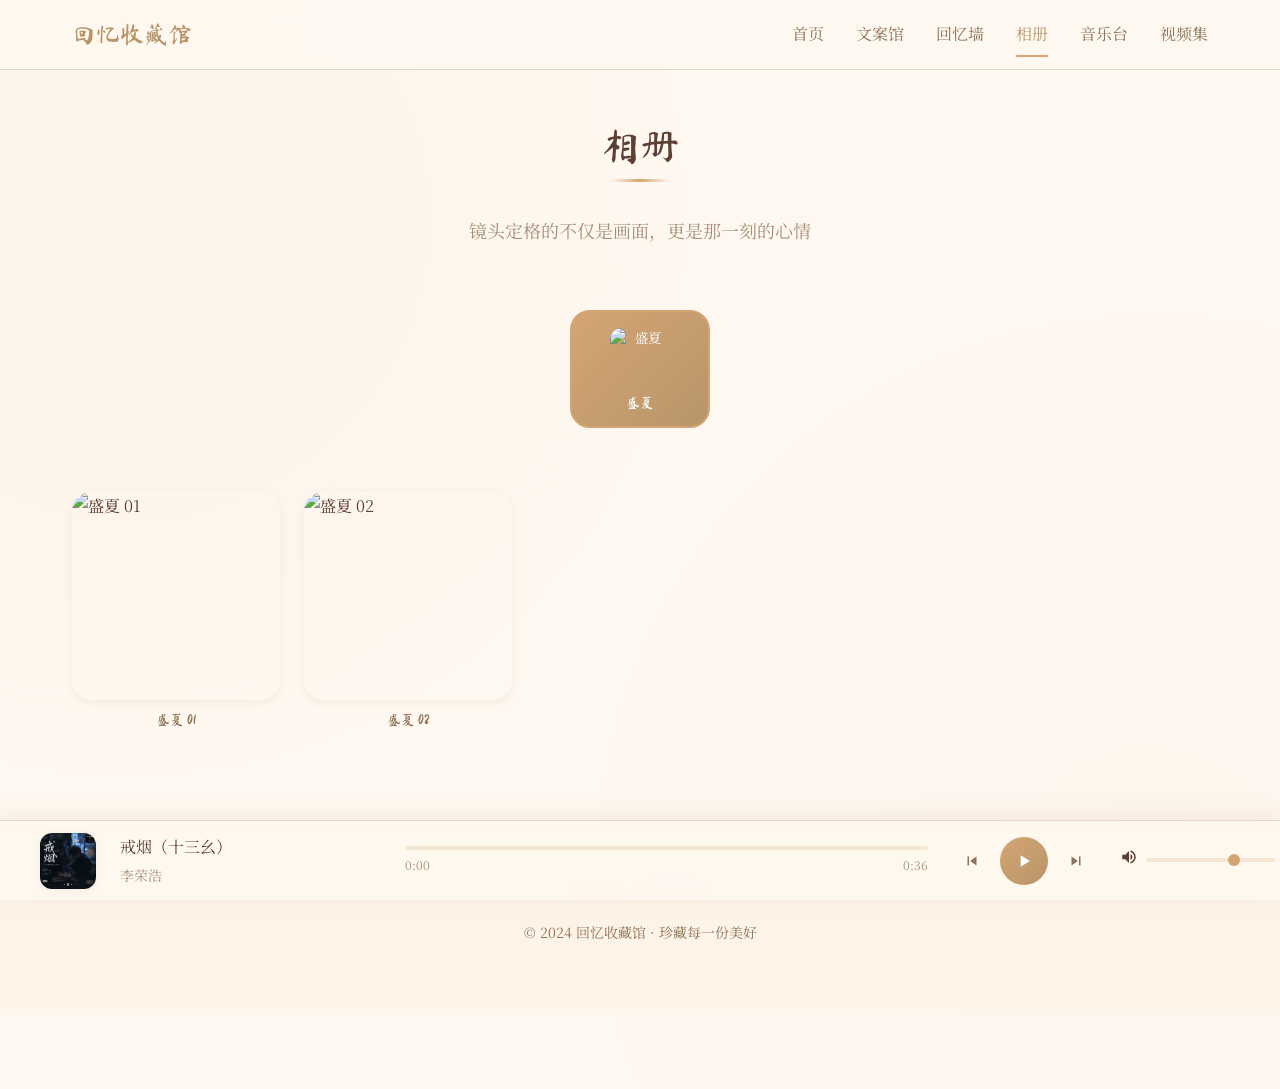
==== commit d281e616: "音量图标和音乐台独立控件替换为 SVG 图标 - 音量图标三种状态（高/低/静音）替换为 SVG 喇叭图标 - 音乐台页面的 now-playing 控件同步替换" ====
--- a/gallery.html
+++ b/gallery.html
@@ -217,7 +217,7 @@
           <button class="player__btn player__btn--next" aria-label="下一首"><svg width="18" height="18" viewBox="0 0 24 24" fill="currentColor"><path d="M6 18l8.5-6L6 6v12zM16 6v12h2V6h-2z"/></svg></button>
         </div>
         <div class="player__volume">
-          <span class="player__volume-icon">&#128266;</span>
+          <span class="player__volume-icon"><svg width="18" height="18" viewBox="0 0 24 24" fill="currentColor"><path d="M3 9v6h4l5 5V4L7 9H3zm13.5 3c0-1.77-1.02-3.29-2.5-4.03v8.05c1.48-.73 2.5-2.25 2.5-4.02zM14 3.23v2.06c2.89.86 5 3.54 5 6.71s-2.11 5.85-5 6.71v2.06c4.01-.91 7-4.49 7-8.77s-2.99-7.86-7-8.77z"/></svg></span>
           <input type="range" class="player__volume-slider" min="0" max="1" step="0.01" value="0.7">
         </div>
       </div>
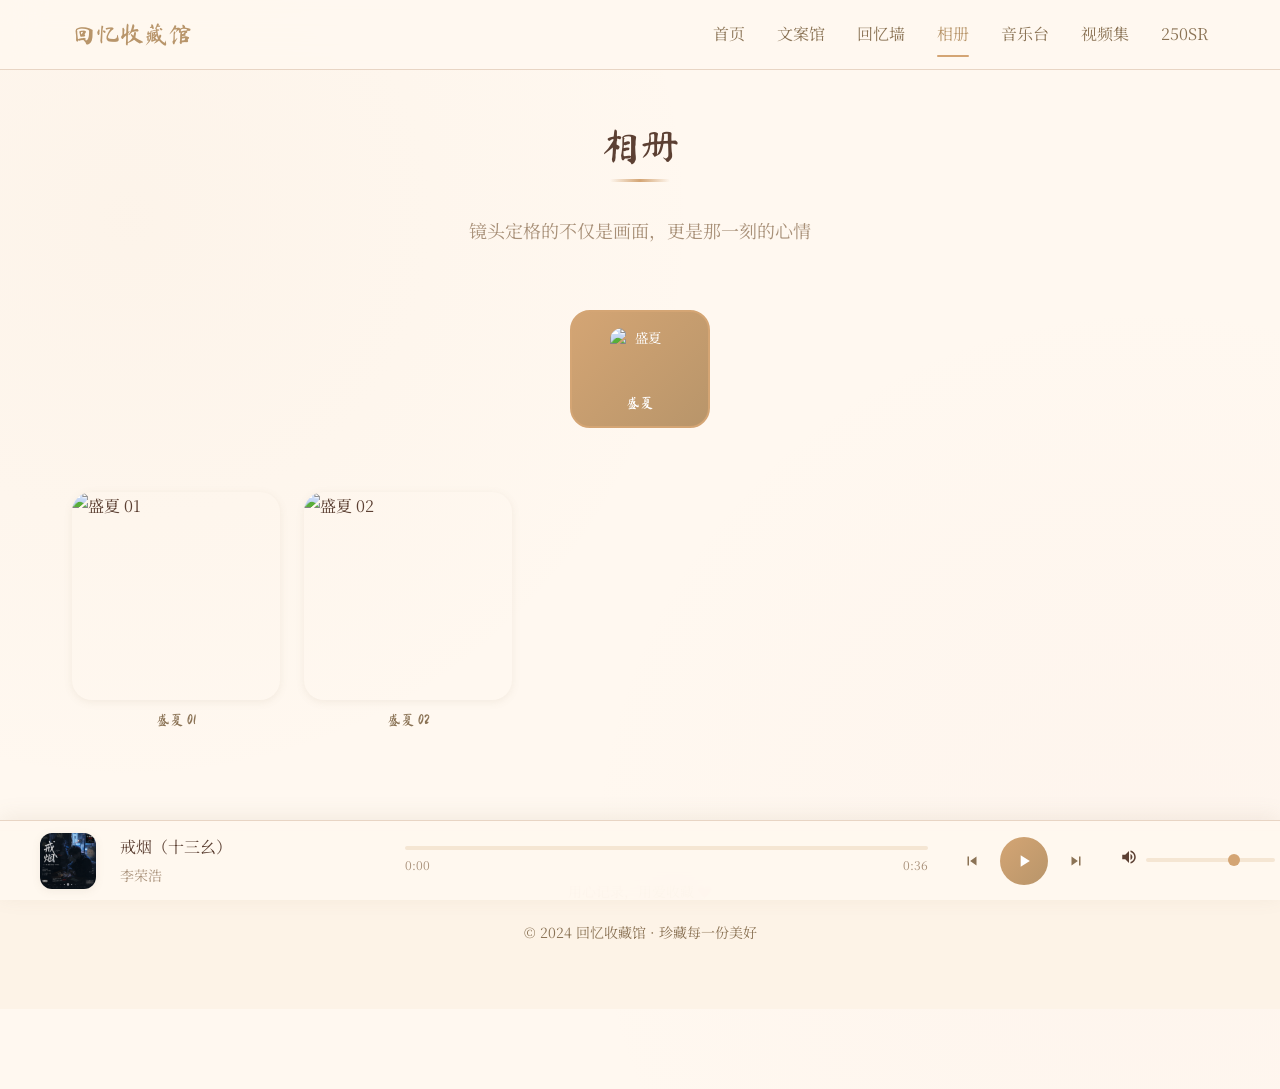
==== commit 04ea0afd: "feat: 前端网页项目规划 Co-authored-by: traeagent <traeagent@users.noreply.github.com>" ====
--- a/gallery.html
+++ b/gallery.html
@@ -151,6 +151,7 @@
           <a href="gallery.html" class="navbar__link active">相册</a>
           <a href="music.html" class="navbar__link">音乐台</a>
           <a href="videos.html" class="navbar__link">视频集</a>
+          <a href="春风250SR.html" class="navbar__link">250SR</a>
         </div>
         <button class="navbar__toggle" aria-label="菜单">
           <span></span>
